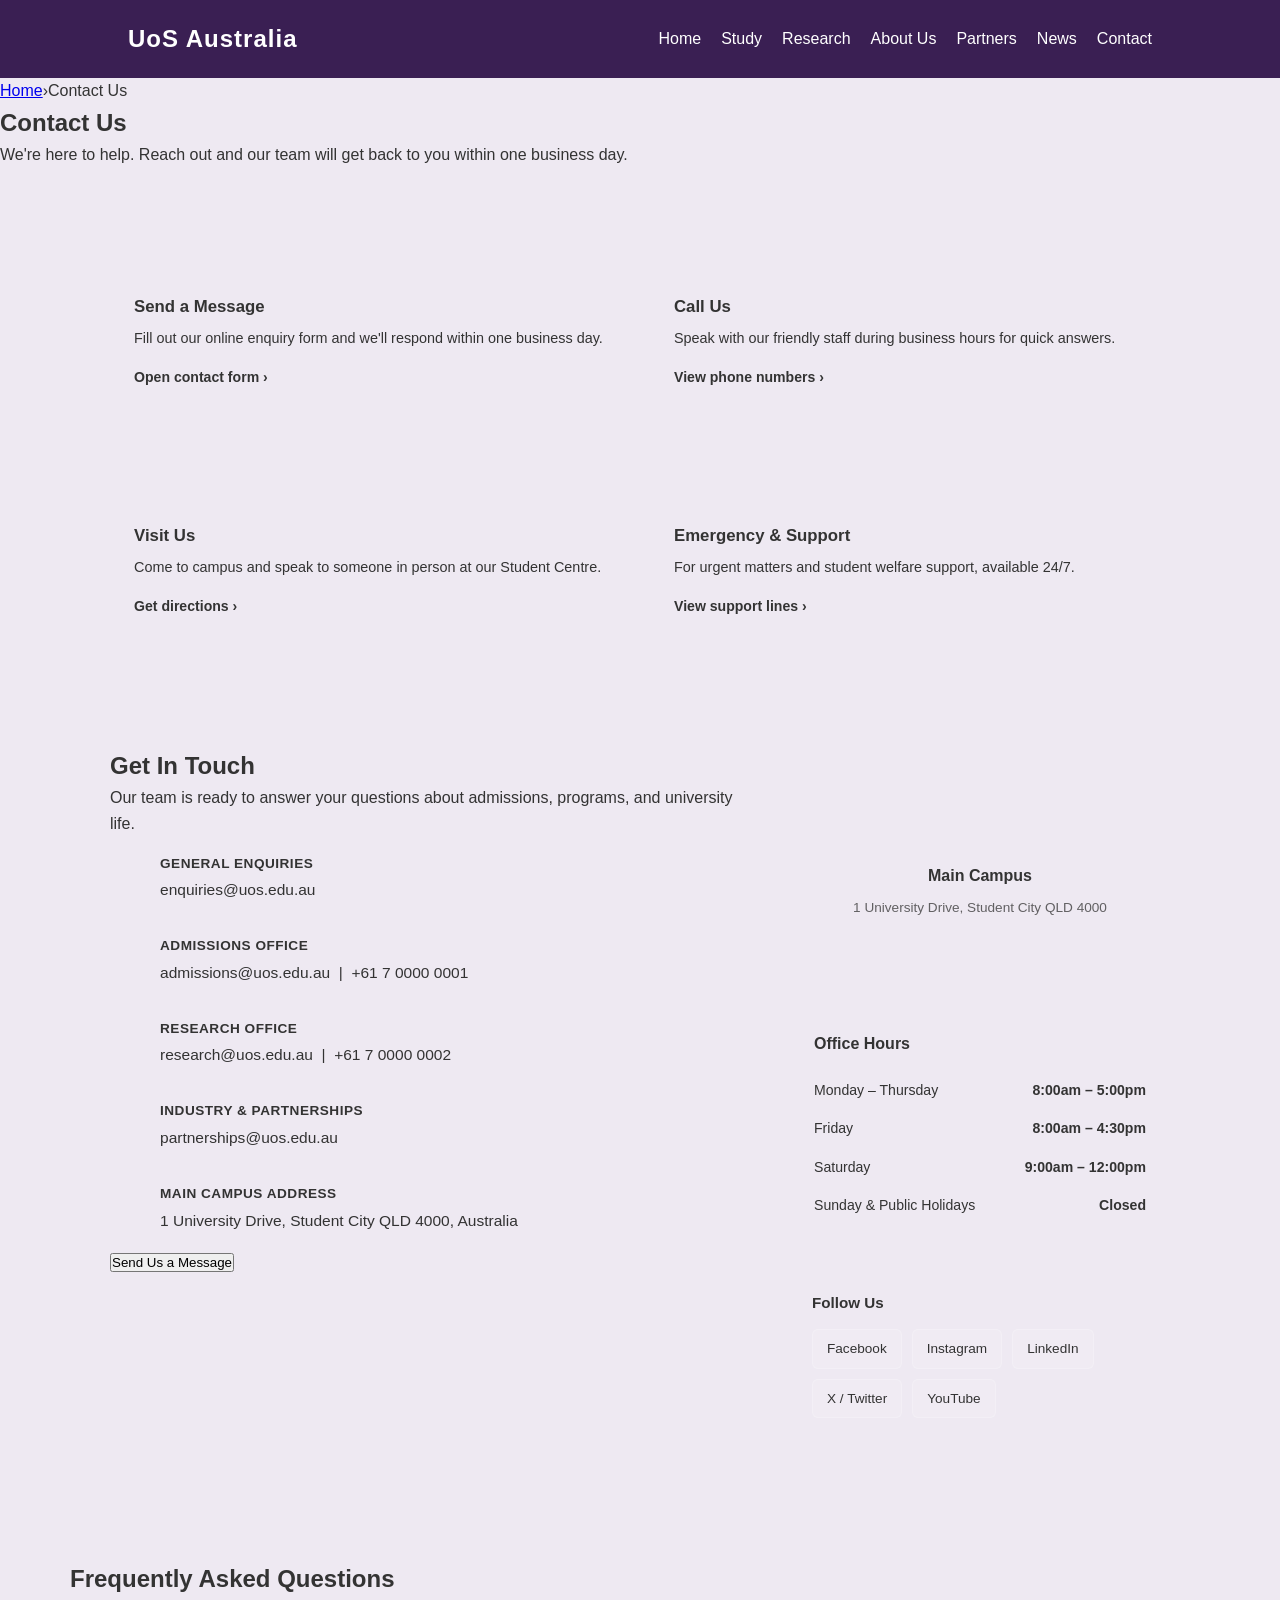
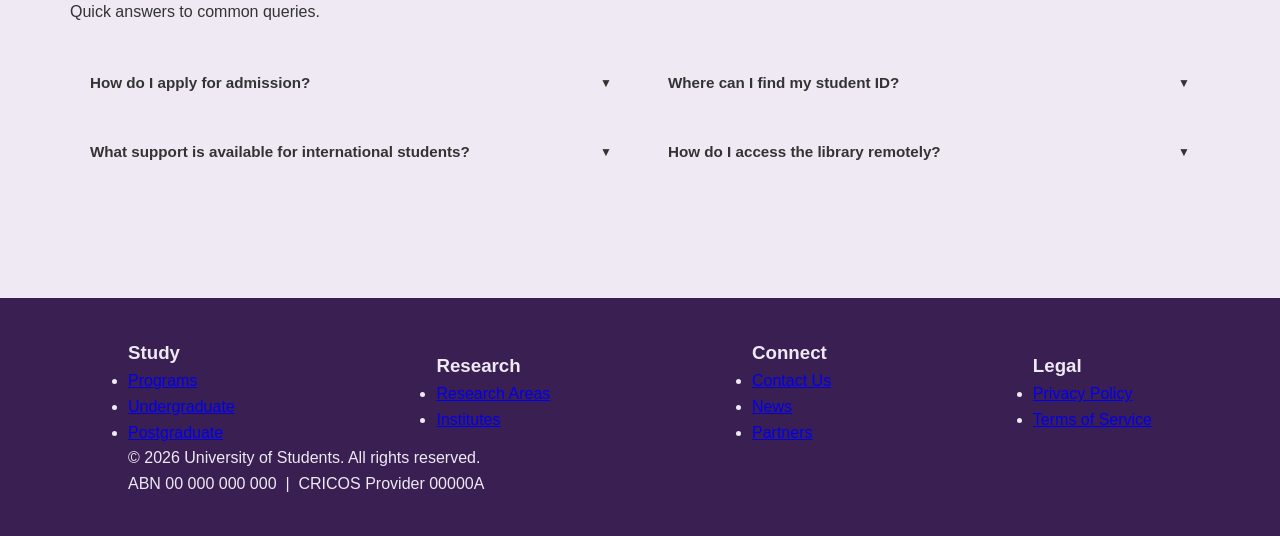
==== contact.html @ 5ccca6b5 "Update contact.html structure and functioning of contact us page" ====
<!DOCTYPE html>
<html lang="en">
<head>
    <meta charset="UTF-8">
    <meta name="viewport" content="width=device-width, initial-scale=1.0">
    <title>Contact Us — University of Students</title>
    <link rel="stylesheet" href="styles.css">
    <style>
        .contact-grid {
            display: grid;
            grid-template-columns: 1fr 380px;
            gap: 48px;
            padding: 60px 40px;
            max-width: 1140px;
            margin: 0 auto;
        }
        .contact-cards {
            display: grid;
            grid-template-columns: 1fr 1fr;
            gap: 20px;
            margin-bottom: 40px;
        }
        .contact-card {
            background: var(--white);
            border: 1px solid var(--grey-light);
            border-radius: 8px;
            padding: 28px 24px;
            box-shadow: var(--shadow);
            transition: transform var(--transition), box-shadow var(--transition);
            cursor: pointer;
        }
        .contact-card:hover { transform: translateY(-3px); box-shadow: var(--shadow-lg); }
        .contact-card-icon {
            width: 44px; height: 44px;
            border-radius: 50%;
            background: var(--purple-light);
            display: flex; align-items: center; justify-content: center;
            margin-bottom: 14px;
        }
        .contact-card-icon svg { width: 22px; height: 22px; stroke: var(--purple-dark); fill: none; stroke-width: 1.8; stroke-linecap: round; stroke-linejoin: round; }
        .contact-card h3 { font-size: 1.05rem; font-family: var(--font-body); font-weight: 700; color: var(--purple-dark); margin-bottom: 6px; }
        .contact-card p { font-size: 0.9rem; color: var(--grey-dark); margin-bottom: 14px; }
        .card-link { font-size: 0.88rem; font-weight: 600; color: var(--purple-dark); border-bottom: 2px solid var(--gold); padding-bottom: 1px; text-decoration: none; transition: color var(--transition); cursor: pointer; }
        .card-link:hover { color: var(--purple-mid); text-decoration: none; }
        .contact-info-list li { display: flex; align-items: flex-start; gap: 14px; padding: 16px 0; border-bottom: 1px solid var(--grey-light); }
        .contact-info-list li:last-child { border-bottom: none; }
        .info-icon { width: 36px; height: 36px; border-radius: 50%; background: var(--off-white); display: flex; align-items: center; justify-content: center; flex-shrink: 0; margin-top: 2px; }
        .info-icon svg { width: 18px; height: 18px; stroke: var(--purple-dark); fill: none; stroke-width: 1.8; stroke-linecap: round; stroke-linejoin: round; }
        .info-text strong { display: block; font-size: 0.85rem; color: var(--grey-mid); text-transform: uppercase; letter-spacing: 0.5px; margin-bottom: 3px; }
        .info-text span { color: var(--text); font-size: 0.97rem; }
        .contact-sidebar { display: flex; flex-direction: column; gap: 20px; }
        .sidebar-map { border-radius: 8px; overflow: hidden; border: 1px solid var(--grey-light); height: 240px; background: linear-gradient(135deg, var(--purple-light), #c4a0da); display: flex; align-items: center; justify-content: center; flex-direction: column; color: var(--purple-dark); gap: 8px; }
        .sidebar-map svg { width: 40px; height: 40px; stroke: var(--purple-dark); fill: none; stroke-width: 1.5; stroke-linecap: round; stroke-linejoin: round; }
        .sidebar-map strong { font-size: 1rem; }
        .sidebar-map p { font-size: 0.85rem; opacity: 0.75; text-align: center; padding: 0 20px; }
        .sidebar-hours { background: var(--off-white); border-radius: 8px; padding: 24px; border: 1px solid var(--grey-light); }
        .sidebar-hours h3 { font-size: 1rem; font-family: var(--font-body); font-weight: 700; color: var(--purple-dark); margin-bottom: 14px; }
        .hours-row { display: flex; justify-content: space-between; padding: 8px 0; border-bottom: 1px solid var(--grey-light); font-size: 0.88rem; }
        .hours-row:last-child { border-bottom: none; }
        .hours-row span:first-child { color: var(--grey-dark); }
        .hours-row span:last-child { color: var(--purple-dark); font-weight: 600; }
        .sidebar-social { background: var(--purple-dark); border-radius: 8px; padding: 22px; }
        .sidebar-social h3 { color: var(--white); font-size: 0.95rem; font-family: var(--font-body); font-weight: 700; margin-bottom: 14px; }
        .social-links { display: flex; gap: 10px; flex-wrap: wrap; }
        .social-btn { background: rgba(255,255,255,0.12); border: 1px solid rgba(255,255,255,0.2); border-radius: 6px; padding: 8px 14px; color: var(--white); font-size: 0.85rem; cursor: pointer; transition: background var(--transition); text-decoration: none; font-family: var(--font-body); }
        .social-btn:hover { background: rgba(255,255,255,0.22); color: var(--white); text-decoration: none; }

        /* Modal */
        .modal-overlay {
            display: none;
            position: fixed;
            inset: 0;
            background: rgba(0,0,0,0.55);
            z-index: 2000;
            align-items: center;
            justify-content: center;
            padding: 20px;
            opacity: 0;
            transition: opacity 0.3s ease;
        }
        .modal-overlay.open { display: flex; opacity: 1; }
        .modal-box { background: var(--white); border-radius: 10px; width: 100%; max-width: 540px; box-shadow: 0 20px 60px rgba(0,0,0,0.3); overflow: hidden; animation: slideUp 0.3s ease forwards; }
        @keyframes slideUp { from { transform: translateY(30px); opacity: 0; } to { transform: translateY(0); opacity: 1; } }
        .modal-header { background: var(--purple-dark); padding: 24px 28px; display: flex; justify-content: space-between; align-items: center; }
        .modal-header h2 { color: var(--white); font-size: 1.3rem; margin: 0; }
        .modal-close { background: none; border: none; color: rgba(255,255,255,0.7); font-size: 1.6rem; cursor: pointer; line-height: 1; padding: 0 4px; transition: color var(--transition); }
        .modal-close:hover { color: var(--white); }
        .modal-body { padding: 28px; }
        .modal-body p { color: var(--grey-dark); font-size: 0.93rem; margin-bottom: 22px; }
        .form-group { margin-bottom: 18px; }
        .form-group label { display: block; font-size: 0.88rem; font-weight: 600; color: var(--grey-dark); margin-bottom: 6px; }
        .form-group input,
        .form-group select,
        .form-group textarea { width: 100%; padding: 10px 14px; border: 2px solid var(--grey-light); border-radius: 5px; font-size: 0.95rem; font-family: var(--font-body); color: var(--text); outline: none; transition: border-color var(--transition); background: var(--white); }
        .form-group input:focus,
        .form-group select:focus,
        .form-group textarea:focus { border-color: var(--purple-dark); }
        .form-group textarea { resize: vertical; min-height: 100px; }
        .form-row { display: grid; grid-template-columns: 1fr 1fr; gap: 14px; }
        .modal-footer { padding: 18px 28px; background: var(--off-white); border-top: 1px solid var(--grey-light); display: flex; justify-content: flex-end; gap: 12px; }
        .success-msg { text-align: center; padding: 36px 20px; }
        .success-msg .check-circle { width: 64px; height: 64px; border-radius: 50%; background: #e6f4ea; display: flex; align-items: center; justify-content: center; margin: 0 auto 18px; }
        .success-msg .check-circle svg { width: 32px; height: 32px; stroke: #2E8B57; fill: none; stroke-width: 2.5; stroke-linecap: round; stroke-linejoin: round; }
        .success-msg h3 { color: var(--purple-dark); margin-bottom: 8px; }
        .success-msg p { color: var(--grey-dark); font-size: 0.93rem; }

        /* FAQ */
        .faq-section { background: var(--off-white); padding: 60px 40px; }
        .faq-grid { display: grid; grid-template-columns: 1fr 1fr; gap: 16px; margin-top: 32px; }
        .faq-item { background: var(--white); border-radius: 6px; border: 1px solid var(--grey-light); overflow: hidden; }
        .faq-question { width: 100%; text-align: left; background: none; border: none; padding: 18px 20px; font-size: 0.95rem; font-weight: 600; color: var(--purple-dark); cursor: pointer; display: flex; justify-content: space-between; align-items: center; font-family: var(--font-body); transition: background var(--transition); }
        .faq-question:hover { background: var(--off-white); }
        .faq-arrow { font-size: 0.75rem; transition: transform var(--transition); color: var(--gold); }
        .faq-question.open .faq-arrow { transform: rotate(180deg); }
        .faq-answer { display: none; padding: 0 20px 18px; font-size: 0.9rem; color: var(--grey-dark); line-height: 1.6; }
        .faq-answer.open { display: block; }
    </style>
</head>
<body>

    <header class="navbar">
        <div class="nav-logo">UoS <span style="color:var(--gold)">Australia</span></div>
        <nav>
            <ul class="nav-links">
                <li><a href="index.html">Home</a></li>
                <li><a href="study.html">Study</a></li>
                <li><a href="research.html">Research</a></li>
                <li><a href="about.html">About Us</a></li>
                <li><a href="partners.html">Partners</a></li>
                <li><a href="news.html">News</a></li>
                <li><a href="contact.html" class="active">Contact</a></li>
            </ul>
        </nav>
    </header>

    <div class="breadcrumb">
        <a href="index.html">Home</a><span>›</span>Contact Us
    </div>

    <section class="page-hero">
        <h1 class="hero-reveal">Contact Us</h1>
        <p class="hero-reveal hero-reveal-delay-1">We're here to help. Reach out and our team will get back to you within one business day.</p>
    </section>

    <div style="max-width:1140px; margin:0 auto; padding:40px 40px 0;">
        <div class="contact-cards">
            <div class="contact-card reveal" onclick="openModal('general')">
                <div class="contact-card-icon">
                    <svg viewBox="0 0 24 24"><path d="M4 4h16c1.1 0 2 .9 2 2v12c0 1.1-.9 2-2 2H4c-1.1 0-2-.9-2-2V6c0-1.1.9-2 2-2z"/><polyline points="22,6 12,13 2,6"/></svg>
                </div>
                <h3>Send a Message</h3>
                <p>Fill out our online enquiry form and we'll respond within one business day.</p>
                <span class="card-link">Open contact form &rsaquo;</span>
            </div>
            <div class="contact-card reveal reveal-delay-1" onclick="openModal('phone')">
                <div class="contact-card-icon">
                    <svg viewBox="0 0 24 24"><path d="M22 16.92v3a2 2 0 0 1-2.18 2 19.79 19.79 0 0 1-8.63-3.07A19.5 19.5 0 0 1 4.69 12a19.79 19.79 0 0 1-3.07-8.67A2 2 0 0 1 3.6 1.2h3a2 2 0 0 1 2 1.72c.127.96.361 1.903.7 2.81a2 2 0 0 1-.45 2.11L7.91 8.77a16 16 0 0 0 6.29 6.29l1.84-1.84a2 2 0 0 1 2.11-.45c.907.339 1.85.573 2.81.7A2 2 0 0 1 22 16.92z"/></svg>
                </div>
                <h3>Call Us</h3>
                <p>Speak with our friendly staff during business hours for quick answers.</p>
                <span class="card-link">View phone numbers &rsaquo;</span>
            </div>
            <div class="contact-card reveal reveal-delay-2" onclick="openModal('visit')">
                <div class="contact-card-icon">
                    <svg viewBox="0 0 24 24"><path d="M21 10c0 7-9 13-9 13s-9-6-9-13a9 9 0 0 1 18 0z"/><circle cx="12" cy="10" r="3"/></svg>
                </div>
                <h3>Visit Us</h3>
                <p>Come to campus and speak to someone in person at our Student Centre.</p>
                <span class="card-link">Get directions &rsaquo;</span>
            </div>
            <div class="contact-card reveal reveal-delay-3" onclick="openModal('emergency')">
                <div class="contact-card-icon">
                    <svg viewBox="0 0 24 24"><path d="M10.29 3.86L1.82 18a2 2 0 0 0 1.71 3h16.94a2 2 0 0 0 1.71-3L13.71 3.86a2 2 0 0 0-3.42 0z"/><line x1="12" y1="9" x2="12" y2="13"/><line x1="12" y1="17" x2="12.01" y2="17"/></svg>
                </div>
                <h3>Emergency &amp; Support</h3>
                <p>For urgent matters and student welfare support, available 24/7.</p>
                <span class="card-link">View support lines &rsaquo;</span>
            </div>
        </div>
    </div>

    <div class="contact-grid">
        <div>
            <div class="gold-bar reveal"></div>
            <h2 class="section-title reveal">Get In Touch</h2>
            <p class="section-subtitle reveal reveal-delay-1">Our team is ready to answer your questions about admissions, programs, and university life.</p>

            <ul class="contact-info-list">
                <li class="reveal">
                    <div class="info-icon"><svg viewBox="0 0 24 24"><path d="M4 4h16c1.1 0 2 .9 2 2v12c0 1.1-.9 2-2 2H4c-1.1 0-2-.9-2-2V6c0-1.1.9-2 2-2z"/><polyline points="22,6 12,13 2,6"/></svg></div>
                    <div class="info-text"><strong>General Enquiries</strong><span>enquiries@uos.edu.au</span></div>
                </li>
                <li class="reveal reveal-delay-1">
                    <div class="info-icon"><svg viewBox="0 0 24 24"><path d="M22 10v6M2 10l10-5 10 5-10 5-10-5z"/><path d="M6 12v5c0 1.657 2.686 3 6 3s6-1.343 6-3v-5"/></svg></div>
                    <div class="info-text"><strong>Admissions Office</strong><span>admissions@uos.edu.au &nbsp;|&nbsp; +61 7 0000 0001</span></div>
                </li>
                <li class="reveal reveal-delay-2">
                    <div class="info-icon"><svg viewBox="0 0 24 24"><circle cx="12" cy="12" r="10"/><line x1="12" y1="8" x2="12" y2="12"/><line x1="12" y1="16" x2="12.01" y2="16"/></svg></div>
                    <div class="info-text"><strong>Research Office</strong><span>research@uos.edu.au &nbsp;|&nbsp; +61 7 0000 0002</span></div>
                </li>
                <li class="reveal reveal-delay-3">
                    <div class="info-icon"><svg viewBox="0 0 24 24"><path d="M17 21v-2a4 4 0 0 0-4-4H5a4 4 0 0 0-4 4v2"/><circle cx="9" cy="7" r="4"/><path d="M23 21v-2a4 4 0 0 0-3-3.87"/><path d="M16 3.13a4 4 0 0 1 0 7.75"/></svg></div>
                    <div class="info-text"><strong>Industry &amp; Partnerships</strong><span>partnerships@uos.edu.au</span></div>
                </li>
                <li class="reveal reveal-delay-4">
                    <div class="info-icon"><svg viewBox="0 0 24 24"><path d="M21 10c0 7-9 13-9 13s-9-6-9-13a9 9 0 0 1 18 0z"/><circle cx="12" cy="10" r="3"/></svg></div>
                    <div class="info-text"><strong>Main Campus Address</strong><span>1 University Drive, Student City QLD 4000, Australia</span></div>
                </li>
            </ul>

            <button class="btn btn-primary reveal" onclick="openModal('general')">Send Us a Message</button>
        </div>

        <div class="contact-sidebar reveal reveal-delay-1">
            <div class="sidebar-map">
                <svg viewBox="0 0 24 24"><path d="M21 10c0 7-9 13-9 13s-9-6-9-13a9 9 0 0 1 18 0z"/><circle cx="12" cy="10" r="3"/></svg>
                <strong>Main Campus</strong>
                <p>1 University Drive, Student City QLD 4000</p>
            </div>
            <div class="sidebar-hours">
                <h3>Office Hours</h3>
                <div class="hours-row"><span>Monday – Thursday</span><span>8:00am – 5:00pm</span></div>
                <div class="hours-row"><span>Friday</span><span>8:00am – 4:30pm</span></div>
                <div class="hours-row"><span>Saturday</span><span>9:00am – 12:00pm</span></div>
                <div class="hours-row"><span>Sunday &amp; Public Holidays</span><span>Closed</span></div>
            </div>
            <div class="sidebar-social">
                <h3>Follow Us</h3>
                <div class="social-links">
                    <a class="social-btn" href="#">Facebook</a>
                    <a class="social-btn" href="#">Instagram</a>
                    <a class="social-btn" href="#">LinkedIn</a>
                    <a class="social-btn" href="#">X / Twitter</a>
                    <a class="social-btn" href="#">YouTube</a>
                </div>
            </div>
        </div>
    </div>

    <section class="faq-section">
        <div style="max-width:1140px; margin:0 auto; padding:0;">
            <div class="gold-bar reveal"></div>
            <h2 class="section-title reveal">Frequently Asked Questions</h2>
            <p class="section-subtitle reveal reveal-delay-1">Quick answers to common queries.</p>
            <div class="faq-grid">
                <div class="faq-item reveal">
                    <button class="faq-question" onclick="toggleFaq(this)">How do I apply for admission?<span class="faq-arrow">&#9660;</span></button>
                    <div class="faq-answer">Applications are submitted through our online portal. Visit the Study page and select your desired program to begin your application.</div>
                </div>
                <div class="faq-item reveal reveal-delay-1">
                    <button class="faq-question" onclick="toggleFaq(this)">Where can I find my student ID?<span class="faq-arrow">&#9660;</span></button>
                    <div class="faq-answer">Your student ID is provided in your enrolment confirmation email. You can also retrieve it via the Student Portal using your registered email address.</div>
                </div>
                <div class="faq-item reveal reveal-delay-2">
                    <button class="faq-question" onclick="toggleFaq(this)">What support is available for international students?<span class="faq-arrow">&#9660;</span></button>
                    <div class="faq-answer">We offer a dedicated International Student Services team, orientation programs, visa guidance, and peer mentoring to help you settle in.</div>
                </div>
                <div class="faq-item reveal reveal-delay-3">
                    <button class="faq-question" onclick="toggleFaq(this)">How do I access the library remotely?<span class="faq-arrow">&#9660;</span></button>
                    <div class="faq-answer">All enrolled students can access our digital library 24/7 using their student credentials. Thousands of journals and e-books are available online.</div>
                </div>
            </div>
        </div>
    </section>

    <footer class="site-footer">
        <div class="footer-container">
            <div class="footer-col"><h3>Study</h3><ul><li><a href="study.html">Programs</a></li><li><a href="study.html?level=undergraduate">Undergraduate</a></li><li><a href="study.html?level=postgraduate">Postgraduate</a></li></ul></div>
            <div class="footer-col"><h3>Research</h3><ul><li><a href="research.html">Research Areas</a></li><li><a href="research.html#institutes">Institutes</a></li></ul></div>
            <div class="footer-col"><h3>Connect</h3><ul><li><a href="contact.html">Contact Us</a></li><li><a href="news.html">News</a></li><li><a href="partners.html">Partners</a></li></ul></div>
            <div class="footer-col"><h3>Legal</h3><ul><li><a href="#">Privacy Policy</a></li><li><a href="#">Terms of Service</a></li></ul></div>
        </div>
        <div class="footer-bottom">
            <p>&copy; 2026 University of Students. All rights reserved.</p>
            <p>ABN 00 000 000 000 &nbsp;|&nbsp; CRICOS Provider 00000A</p>
        </div>
    </footer>

    <!-- MODALS -->
    <div class="modal-overlay" id="modalOverlay" onclick="closeModalOnBg(event)">
        <div class="modal-box" id="modalBox">

            <div id="modalGeneral">
                <div class="modal-header"><h2>Send Us a Message</h2><button class="modal-close" onclick="closeModal()">&#215;</button></div>
                <div class="modal-body">
                    <p>Fill in the form below and our team will respond within one business day.</p>
                    <div class="form-row">
                        <div class="form-group"><label for="firstName">First Name *</label><input type="text" id="firstName" placeholder="Jane"></div>
                        <div class="form-group"><label for="lastName">Last Name *</label><input type="text" id="lastName" placeholder="Smith"></div>
                    </div>
                    <div class="form-group"><label for="email">Email Address *</label><input type="email" id="email" placeholder="jane.smith@email.com"></div>
                    <div class="form-group">
                        <label for="enquiryType">Enquiry Type *</label>
                        <select id="enquiryType">
                            <option value="">— Select a category —</option>
                            <option>Admissions &amp; Applications</option>
                            <option>Programs &amp; Courses</option>
                            <option>Research Opportunities</option>
                            <option>International Students</option>
                            <option>General Information</option>
                            <option>Other</option>
                        </select>
                    </div>
                    <div class="form-group"><label for="message">Message *</label><textarea id="message" placeholder="Tell us how we can help you…"></textarea></div>
                </div>
                <div class="modal-footer">
                    <button class="btn btn-outline" onclick="closeModal()">Cancel</button>
                    <button class="btn btn-primary" onclick="submitForm()">Send Message</button>
                </div>
            </div>

            <div id="modalPhone" style="display:none;">
                <div class="modal-header"><h2>Phone Directory</h2><button class="modal-close" onclick="closeModal()">&#215;</button></div>
                <div class="modal-body">
                    <ul class="contact-info-list">
                        <li><div class="info-icon"><svg viewBox="0 0 24 24"><path d="M22 10v6M2 10l10-5 10 5-10 5-10-5z"/><path d="M6 12v5c0 1.657 2.686 3 6 3s6-1.343 6-3v-5"/></svg></div><div class="info-text"><strong>Admissions</strong><span>+61 7 0000 0001 &nbsp;(Mon–Fri 8am–5pm)</span></div></li>
                        <li><div class="info-icon"><svg viewBox="0 0 24 24"><circle cx="12" cy="12" r="10"/><line x1="12" y1="8" x2="12" y2="12"/><line x1="12" y1="16" x2="12.01" y2="16"/></svg></div><div class="info-text"><strong>Research Office</strong><span>+61 7 0000 0002 &nbsp;(Mon–Fri 9am–4pm)</span></div></li>
                        <li><div class="info-icon"><svg viewBox="0 0 24 24"><rect x="2" y="3" width="20" height="14" rx="2"/><path d="M8 21h8M12 17v4"/></svg></div><div class="info-text"><strong>Fees &amp; Finance</strong><span>+61 7 0000 0003 &nbsp;(Mon–Fri 8am–5pm)</span></div></li>
                        <li><div class="info-icon"><svg viewBox="0 0 24 24"><path d="M4 19.5A2.5 2.5 0 0 1 6.5 17H20"/><path d="M6.5 2H20v20H6.5A2.5 2.5 0 0 1 4 19.5v-15A2.5 2.5 0 0 1 6.5 2z"/></svg></div><div class="info-text"><strong>Library</strong><span>+61 7 0000 0004 &nbsp;(24/7 online support)</span></div></li>
                    </ul>
                </div>
                <div class="modal-footer"><button class="btn btn-primary" onclick="closeModal()">Close</button></div>
            </div>

            <div id="modalVisit" style="display:none;">
                <div class="modal-header"><h2>Visit Us</h2><button class="modal-close" onclick="closeModal()">&#215;</button></div>
                <div class="modal-body">
                    <p>Our Student Centre is at the heart of main campus and is your first point of contact for in-person enquiries.</p>
                    <ul class="contact-info-list">
                        <li><div class="info-icon"><svg viewBox="0 0 24 24"><rect x="3" y="3" width="18" height="18" rx="2"/><path d="M3 9h18"/><path d="M9 21V9"/></svg></div><div class="info-text"><strong>Main Campus</strong><span>1 University Drive, Student City QLD 4000</span></div></li>
                        <li><div class="info-icon"><svg viewBox="0 0 24 24"><rect x="1" y="3" width="15" height="13" rx="1"/><path d="M16 8h4l3 5v3h-7V8z"/><circle cx="5.5" cy="18.5" r="2.5"/><circle cx="18.5" cy="18.5" r="2.5"/></svg></div><div class="info-text"><strong>By Bus</strong><span>Routes 66, 109, 412 stop directly outside the main gate</span></div></li>
                        <li><div class="info-icon"><svg viewBox="0 0 24 24"><circle cx="12" cy="12" r="10"/><polyline points="12 6 12 12 16 14"/></svg></div><div class="info-text"><strong>By Car</strong><span>Visitor parking available at P1 and P2. First 30 min free.</span></div></li>
                    </ul>
                </div>
                <div class="modal-footer"><button class="btn btn-primary" onclick="closeModal()">Got It</button></div>
            </div>

            <div id="modalEmergency" style="display:none;">
                <div class="modal-header" style="background:#8B0000;"><h2>Emergency &amp; Support</h2><button class="modal-close" onclick="closeModal()">&#215;</button></div>
                <div class="modal-body">
                    <ul class="contact-info-list">
                        <li><div class="info-icon"><svg viewBox="0 0 24 24"><path d="M10.29 3.86L1.82 18a2 2 0 0 0 1.71 3h16.94a2 2 0 0 0 1.71-3L13.71 3.86a2 2 0 0 0-3.42 0z"/><line x1="12" y1="9" x2="12" y2="13"/><line x1="12" y1="17" x2="12.01" y2="17"/></svg></div><div class="info-text"><strong>Emergency (Police / Fire / Ambulance)</strong><span style="font-size:1.2rem; font-weight:700; color:#8B0000;">000</span></div></li>
                        <li><div class="info-icon"><svg viewBox="0 0 24 24"><path d="M12 22s8-4 8-10V5l-8-3-8 3v7c0 6 8 10 8 10z"/></svg></div><div class="info-text"><strong>Campus Security (24/7)</strong><span>+61 7 0000 9999</span></div></li>
                        <li><div class="info-icon"><svg viewBox="0 0 24 24"><path d="M20.84 4.61a5.5 5.5 0 0 0-7.78 0L12 5.67l-1.06-1.06a5.5 5.5 0 0 0-7.78 7.78l1.06 1.06L12 21.23l7.78-7.78 1.06-1.06a5.5 5.5 0 0 0 0-7.78z"/></svg></div><div class="info-text"><strong>Student Counselling</strong><span>+61 7 0000 8888 &nbsp;|&nbsp; counselling@uos.edu.au</span></div></li>
                        <li><div class="info-icon"><svg viewBox="0 0 24 24"><path d="M22 12h-4l-3 9L9 3l-3 9H2"/></svg></div><div class="info-text"><strong>Student Health Centre</strong><span>+61 7 0000 7777 &nbsp;(Mon–Fri 8am–6pm)</span></div></li>
                    </ul>
                </div>
                <div class="modal-footer"><button class="btn btn-primary" onclick="closeModal()">Close</button></div>
            </div>

            <div id="modalSuccess" style="display:none;">
                <div class="modal-header"><h2>Message Sent</h2><button class="modal-close" onclick="closeModal()">&#215;</button></div>
                <div class="success-msg">
                    <div class="check-circle"><svg viewBox="0 0 24 24"><polyline points="20 6 9 17 4 12"/></svg></div>
                    <h3>Thank You</h3>
                    <p>Your message has been received. A member of our team will be in touch within one business day.</p>
                    <br>
                    <button class="btn btn-primary" onclick="closeModal()">Close</button>
                </div>
            </div>

        </div>
    </div>

    <script>
        /* Scroll-reveal */
        var obs = new IntersectionObserver(function(entries) {
            entries.forEach(function(e) {
                if (e.isIntersecting) { e.target.classList.add('visible'); }
                else { e.target.classList.remove('visible'); }
            });
        }, { threshold: 0.12 });
        document.querySelectorAll('.reveal').forEach(function(el) { obs.observe(el); });

        /* Modal */
        function openModal(type) {
            ['modalGeneral','modalPhone','modalVisit','modalEmergency','modalSuccess'].forEach(function(id) {
                document.getElementById(id).style.display = 'none';
            });
            var map = { general:'modalGeneral', phone:'modalPhone', visit:'modalVisit', emergency:'modalEmergency' };
            document.getElementById(map[type] || 'modalGeneral').style.display = 'block';
            var overlay = document.getElementById('modalOverlay');
            overlay.style.display = 'flex';
            setTimeout(function() { overlay.style.opacity = '1'; }, 10);
            document.body.style.overflow = 'hidden';
        }
        function closeModal() {
            var overlay = document.getElementById('modalOverlay');
            overlay.style.opacity = '0';
            setTimeout(function() { overlay.style.display = 'none'; document.body.style.overflow = ''; }, 300);
        }
        function closeModalOnBg(e) { if (e.target === document.getElementById('modalOverlay')) closeModal(); }
        document.addEventListener('keydown', function(e) { if (e.key === 'Escape') closeModal(); });

        function submitForm() {
            if (!document.getElementById('firstName').value.trim() ||
                !document.getElementById('email').value.trim() ||
                !document.getElementById('enquiryType').value ||
                !document.getElementById('message').value.trim()) {
                alert('Please fill in all required fields.');
                return;
            }
            document.getElementById('modalGeneral').style.display = 'none';
            document.getElementById('modalSuccess').style.display = 'block';
        }

        function toggleFaq(btn) {
            var answer = btn.nextElementSibling;
            var wasOpen = answer.classList.contains('open');
            document.querySelectorAll('.faq-answer').forEach(function(a) { a.classList.remove('open'); });
            document.querySelectorAll('.faq-question').forEach(function(b) { b.classList.remove('open'); });
            if (!wasOpen) { answer.classList.add('open'); btn.classList.add('open'); }
        }
    </script>
</body>
</html>
---- styles.css ----
* {
    margin: 0;
    padding: 0;
    box-sizing: border-box;
}

root {
    --black:        #19151c;
    --white:        #ffffff;
    --purple-50:    #eee9f2;
    --purple-100:   #dcd3e4;
    --purple-200:   #b9a7ca;
    --purple-300:   #977caf;
    --purple-400:   #745095;
    --purple-500:   #51247a;
    --purple-600:   #4b2271;
    --purple-650:   #40205d;
    --purple-700:   #3a1f53;
    --purple-800:   #2f1d3f;
    --purple-900:   #231a2c;
    --purple-light: #962a8b;

    --purple-gradient: linear-gradient(90deg, var(--purple-500) 0%, 87%, var(--purple-light) 100%);
}

body {
    font-family: 'Segoe UI', Tahoma, Geneva, Verdana, sans-serif;
    line-height: 1.6;
    color: #333333;
    background-color: #eee9f2;
}

.navbar {
    display: flex;
    justify-content: space-between;
    align-items: center;
    padding: 20px 10%;
    background-color: #3a1f53;
    color: #ffffff;
    position: sticky;
    top: 0;
    z-index: 100;
}

.nav-logo {
    font-size: 24px;
    font-weight: bold;
    letter-spacing: 1px;
}

.nav-links {
    list-style: none;
    display: flex;
}

.nav-links li {
    margin-left: 20px;
}

.nav-links a {
    color: #ffffff;
    text-decoration: none;
    font-size: 16px;
    transition: color 0.3s;
}

.nav-links a:hover {
    color: #962a8b;
}

.hero-section {
    background-image: linear-gradient(rgba(0, 0, 0, 0.5), rgba(0, 0, 0, 0.5)), url('images/bookshelf.jpg');
    background-size: cover;
    background-position: center;
    background-repeat: no-repeat;
    height: 60vh;
    display: flex;
    justify-content: center;
    align-items: center;
    text-align: center;
}

.hero-overlay {
    color: #ffffff;
    padding: 20px;
}

.hero-overlay h1 {
    font-size: 48px;
    margin-bottom: 10px;
}

.hero-overlay p {
    font-size: 20px;
    font-weight: 300;
}

.main-content {
    max-width: 800px;
    margin: 60px auto;
    padding: 0 20px;
}

.main-content h2 {
    font-size: 32px;
    margin-bottom: 20px;
    color: #222831;
}

.main-content p {
    font-size: 18px;
    margin-bottom: 15px;
    color: #393e46;
}

.site-footer {
    background-color: #3a1f53;
    color: #eee9f2;
    padding: 40px 10%;
    margin-top: 60px;
}

.footer-container {
    display: flex;
    justify-content: space-between;
    align-items: center;
    flex-wrap: wrap;
    gap: 20px;
}

.footer-links h3 {
    margin-bottom: 10px;
    color: #962a8b;
}

.footer-links ul {
    list-style: none;
}

.footer-links li {
    margin-bottom: 8px;
}

.footer-links a {
    color: #dcd3e4;
    text-decoration: none;
    transition: color 0.3s;
}

.footer-links a:hover {
    color: #ffffff;
}

.footer-copyright p {
    font-size: 14px;
    color: #dcd3e4;
}
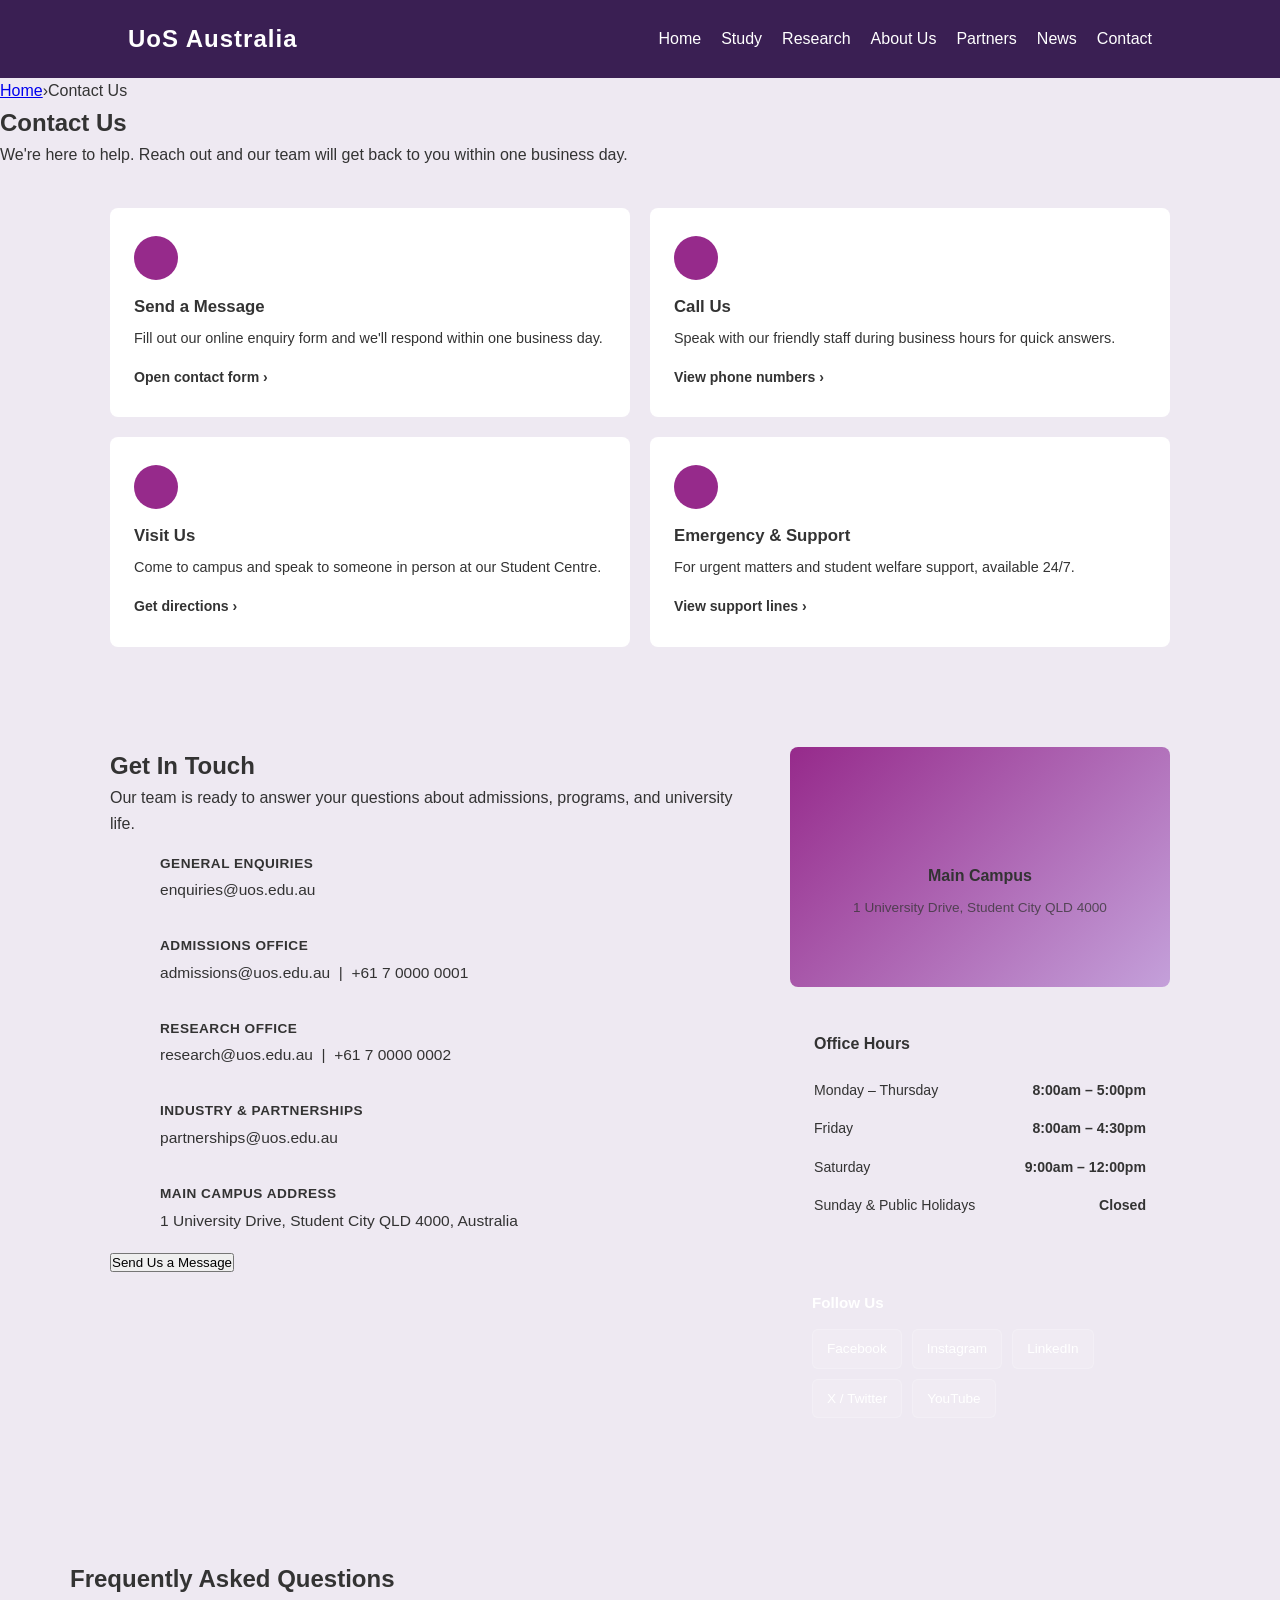
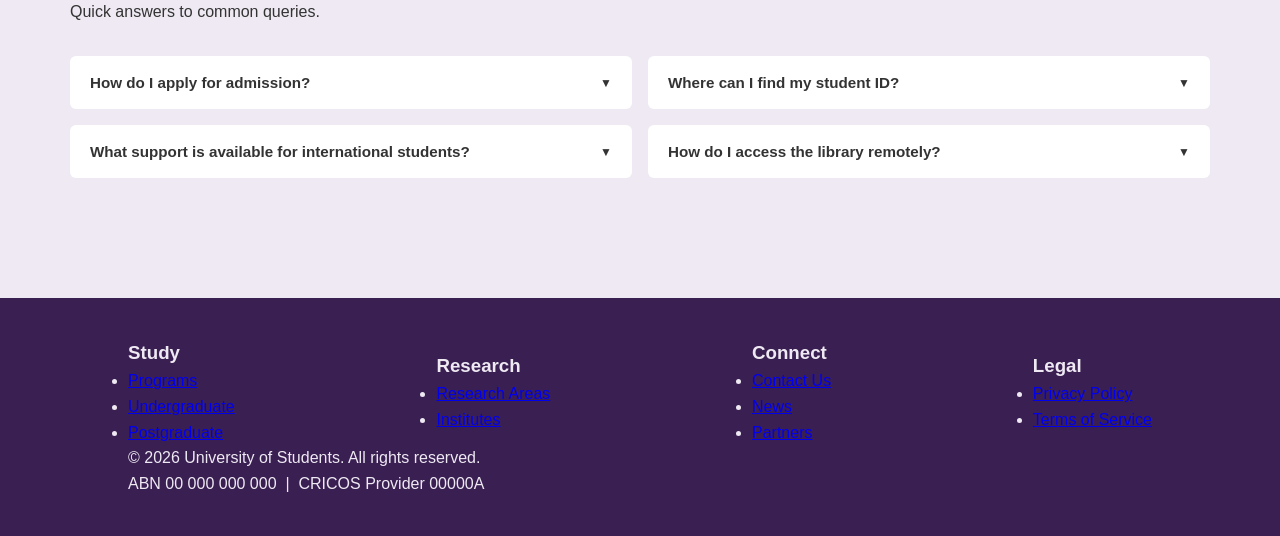
==== commit 730c2d7d: "Update contact.html linked with external css" ====
--- a/contact.html
+++ b/contact.html
@@ -4,7 +4,7 @@
     <meta charset="UTF-8">
     <meta name="viewport" content="width=device-width, initial-scale=1.0">
     <title>Contact Us — University of Students</title>
-    <link rel="stylesheet" href="styles.css">
+    <link rel="stylesheet" href="styles/styles.css">
     <style>
         .contact-grid {
             display: grid;
--- a/styles/styles.css
+++ b/styles/styles.css
@@ -0,0 +1,170 @@
+* {
+    margin: 0;
+    padding: 0;
+    box-sizing: border-box;
+}
+
+:root {
+    --black:        #19151c;
+    --dark_grey:    #222831;
+    --grey:         #333333;
+    --light_grey:   #393e46;
+    --white:        #ffffff;
+    --purple-50:    #eee9f2;
+    --purple-100:   #dcd3e4;
+    --purple-200:   #b9a7ca;
+    --purple-300:   #977caf;
+    --purple-400:   #745095;
+    --purple-500:   #51247a;
+    --purple-600:   #4b2271;
+    --purple-650:   #40205d;
+    --purple-700:   #3a1f53;
+    --purple-800:   #2f1d3f;
+    --purple-900:   #231a2c;
+    --purple-light: #962a8b;
+
+    --purple-gradient: linear-gradient(90deg, var(--purple-500) 0%, 87%, var(--purple-light) 100%);
+}
+
+body {
+    font-family: 'Segoe UI', Tahoma, Geneva, Verdana, sans-serif;
+    line-height: 1.6;
+    color: var(--grey);
+    background-color: var(--purple-50);
+}
+
+.navbar {
+    display: flex;
+    justify-content: space-between;
+    align-items: center;
+    padding: 20px 10%;
+    background-color: var(--purple-700);
+    color: var(--white);
+    position: sticky;
+    top: 0;
+    z-index: 100;
+}
+
+.nav-logo {
+    font-size: 24px;
+    font-weight: bold;
+    letter-spacing: 1px;
+}
+
+.nav-logo a {
+    color: var(--white);
+    text-decoration: none;
+}
+
+.nav-links {
+    list-style: none;
+    display: flex;
+}
+
+.nav-links li {
+    margin-left: 20px;
+}
+
+.nav-links a {
+    color: var(--white);
+    text-decoration: none;
+    font-size: 16px;
+    transition: color 0.3s;
+}
+
+.nav-links a:hover {
+    color: var(--purple-light);
+}
+
+.hero-section {
+    background-image: linear-gradient(rgba(0, 0, 0, 0.5), rgba(0, 0, 0, 0.5)), url('../images/bookshelf.jpg');
+    background-size: cover;
+    background-position: center;
+    background-repeat: no-repeat;
+    height: 60vh;
+    display: flex;
+    justify-content: center;
+    align-items: center;
+    text-align: center;
+}
+
+.hero-overlay {
+    color: var(--white);
+    padding: 20px;
+}
+
+.hero-overlay h1 {
+    font-size: 48px;
+    margin-bottom: 10px;
+}
+
+.hero-overlay p {
+    font-size: 20px;
+    font-weight: 300;
+}
+
+.main-content {
+    max-width: 800px;
+    margin: 60px auto;
+    padding: 0 20px;
+}
+
+.main-content h2 {
+    font-size: 32px;
+    margin-bottom: 20px;
+    color: var(--dark-grey);
+}
+
+.main-content p {
+    font-size: 18px;
+    margin-bottom: 15px;
+    color: var(--light-grey);
+}
+
+.site-footer {
+    background-color: var(--purple-700);
+    color: var(--purple-50);
+    padding: 40px 10%;
+    margin-top: 60px;
+}
+
+.footer-acknowledgement p {
+    font-size: 16px;
+    color: var(--purple-100);
+}
+
+.footer-container {
+    display: flex;
+    justify-content: space-between;
+    align-items: center;
+    flex-wrap: wrap;
+    gap: 20px;
+}
+
+.footer-links h3 {
+    margin-bottom: 10px;
+    color: var(--purple-50);
+}
+
+.footer-links ul {
+    list-style: none;
+}
+
+.footer-links li {
+    margin-bottom: 8px;
+}
+
+.footer-links a {
+    color: var(--purple-100);
+    text-decoration: none;
+    transition: color 0.3s;
+}
+
+.footer-links a:hover {
+    color: var(--white);
+}
+
+.footer-copyright p {
+    font-size: 14px;
+    color: var(--purple-100);
+}
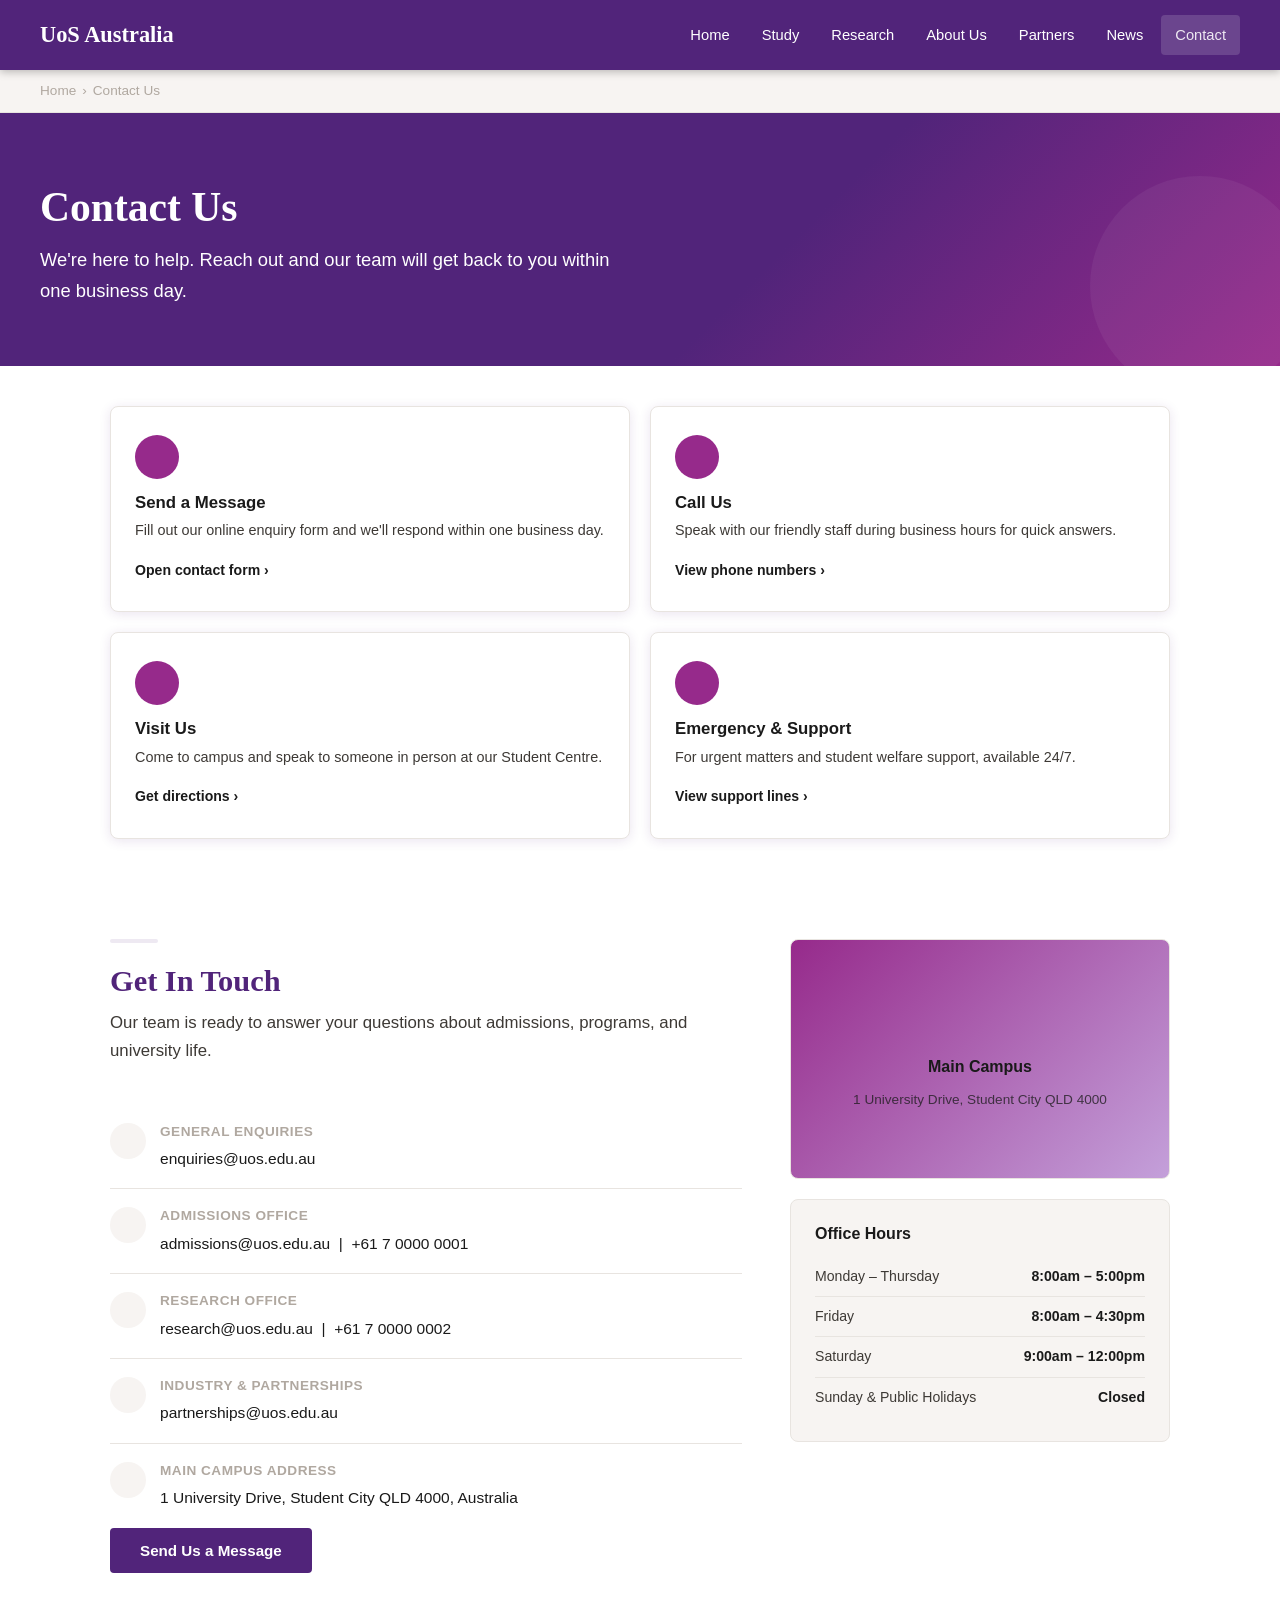
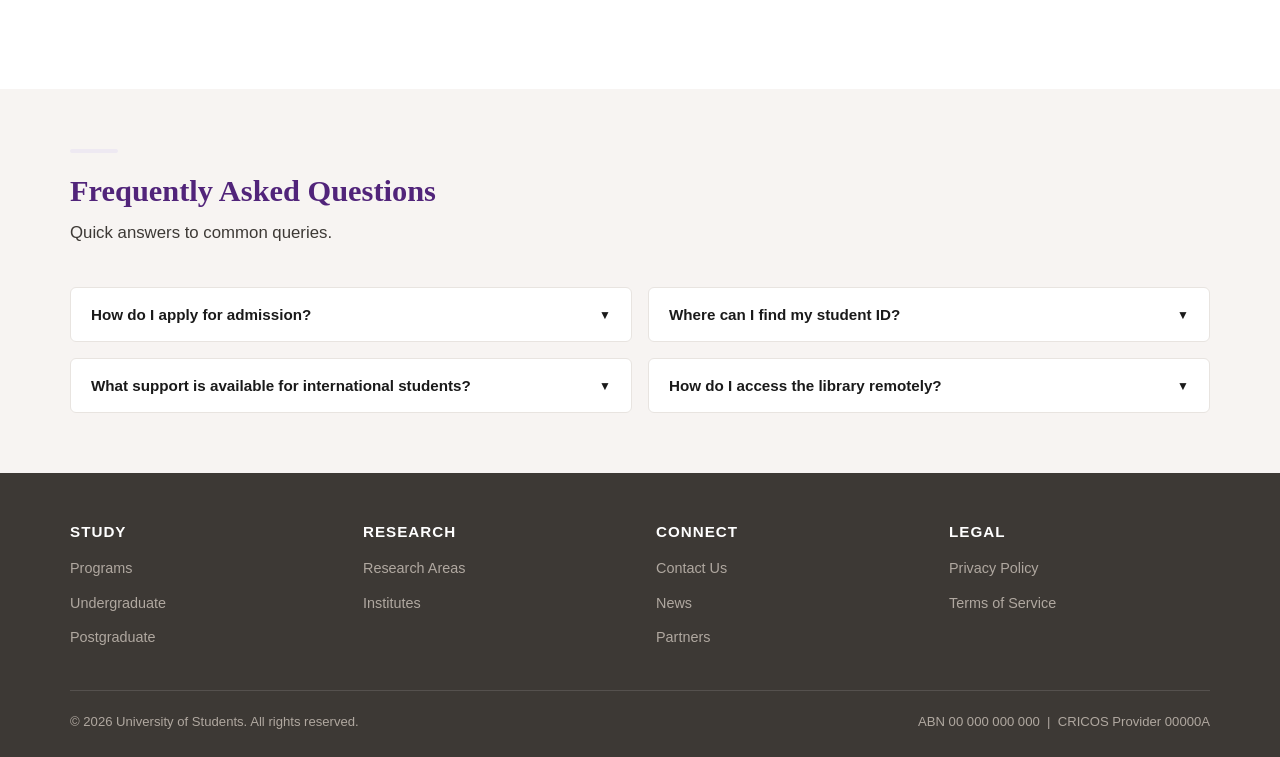
==== commit c896da15: "added new styles" ====
--- a/contact.html
+++ b/contact.html
@@ -4,7 +4,7 @@
     <meta charset="UTF-8">
     <meta name="viewport" content="width=device-width, initial-scale=1.0">
     <title>Contact Us — University of Students</title>
-    <link rel="stylesheet" href="styles/styles.css">
+    <link rel="stylesheet" href="styles/styles2.css">
     <style>
         .contact-grid {
             display: grid;
--- a/styles/styles2.css
+++ b/styles/styles2.css
@@ -0,0 +1,170 @@
+
+:root {
+    --purple-50: #eee9f2;
+    --purple-100: #dcd3e4;
+    --purple-150: #D7B8E8;
+    --purple-200: #b9a7ca;
+    --purple-300: #977caf;
+    --purple-400: #745095;
+    --purple-500: #51247a;
+    --purple-600: #4b2271;
+    --purple-650: #40205d;
+    --purple-700: #3a1f53;
+    --purple-800: #2f1d3f;
+    --purple-900: #231a2c;
+    --purple-light: #962a8b;
+    --purple-gradient: linear-gradient(90deg, var(--purple-500) 0%, 87%, var(--purple-light) 100%);
+    --white:         #FFFFFF;
+    --off-white:     #F7F4F2;
+    --grey-light:    #E8E4E0;
+    --grey-mid:      #B0A8A0;
+    --grey-dark:     #3D3935;
+    --text:          #1A1A1A;
+    --link:          #51247A;
+    --nav-height:    70px;
+    --font-heading:  Georgia, 'Times New Roman', serif;
+    --font-body:     'Segoe UI', Tahoma, Geneva, Verdana, sans-serif;
+    --transition:    0.3s ease;
+    --shadow:        0 2px 12px rgba(81,36,122,0.12);
+    --shadow-lg:     0 6px 30px rgba(81,36,122,0.18);
+}
+
+*, *::before, *::after { box-sizing: border-box; margin: 0; padding: 0; }
+html { scroll-behavior: smooth; }
+body { font-family: var(--font-body); font-size: 16px; line-height: 1.65; color: var(--text); background-color: var(--white); }
+h1, h2, h3, h4, h5 { font-family: var(--font-heading); line-height: 1.2; color: var(--purple-500); }
+a { color: var(--link); text-decoration: none; transition: color var(--transition); }
+a:hover { color: var(--purple-light); text-decoration: underline; }
+img { max-width: 100%; display: block; }
+ul { list-style: none; }
+
+/* ---- Navigation ---- */
+.navbar {
+    position: sticky;
+    top: 0;
+    z-index: 1000;
+    display: flex;
+    align-items: center;
+    justify-content: space-between;
+    padding: 0 40px;
+    height: var(--nav-height);
+    background-color: var(--purple-500);
+    box-shadow: 0 2px 8px rgba(0,0,0,0.25);
+}
+.nav-logo { font-family: var(--font-heading); font-size: 1.4rem; font-weight: bold; color: var(--white); cursor: pointer; }
+.nav-links { display: flex; gap: 4px; align-items: center; }
+.nav-links li a {
+    display: block;
+    padding: 8px 14px;
+    color: var(--white);
+    font-size: 0.92rem;
+    font-weight: 500;
+    border-radius: 4px;
+    transition: background var(--transition), color var(--transition);
+    text-decoration: none;
+}
+.nav-links li a:hover,
+.nav-links li a.active { background-color: rgba(255,255,255,0.15); color: var(--purple-50); }
+
+
+.page-hero {
+    background: linear-gradient(135deg, var(--purple-500) 60%, var(--purple-light) 100%);
+    color: var(--white);
+    padding: 70px 40px 60px;
+    position: relative;
+    overflow: hidden;
+}
+.page-hero::after {
+    content: '';
+    position: absolute;
+    bottom: -30px; right: -30px;
+    width: 220px; height: 220px;
+    border-radius: 50%;
+    background: rgba(255,255,255,0.05);
+    pointer-events: none;
+}
+.page-hero h1 { color: var(--white); font-size: 2.6rem; margin-bottom: 12px; }
+.page-hero p  { font-size: 1.15rem; opacity: 0.88; max-width: 600px; }
+
+
+.breadcrumb { background-color: var(--off-white); border-bottom: 1px solid var(--grey-light); padding: 10px 40px; font-size: 0.85rem; color: var(--grey-mid); }
+.breadcrumb a { color: var(--grey-mid); }
+.breadcrumb a:hover { color: var(--purple-500); }
+.breadcrumb span { margin: 0 6px; }
+
+
+.container { max-width: 1140px; margin: 0 auto; padding: 0 40px; }
+.section-title { font-size: 1.9rem; margin-bottom: 10px; color: var(--purple-500); }
+.section-subtitle { color: var(--grey-dark); font-size: 1.05rem; margin-bottom: 40px; }
+.gold-bar { width: 48px; height: 4px; background-color: var(--purple-50); margin-bottom: 20px; border-radius: 2px; }
+
+.btn {
+    display: inline-block;
+    padding: 12px 28px;
+    border-radius: 4px;
+    font-size: 0.95rem;
+    font-weight: 600;
+    cursor: pointer;
+    transition: background var(--transition), transform 0.1s ease, box-shadow var(--transition);
+    border: 2px solid transparent;
+    text-decoration: none;
+    font-family: var(--font-body);
+}
+.btn:hover { text-decoration: none; transform: translateY(-1px); box-shadow: var(--shadow); }
+.btn-primary { background-color: var(--purple-500); color: var(--white); border-color: var(--purple-500); }
+.btn-primary:hover { background-color: #3d1a5e; color: var(--white); }
+.btn-outline { background-color: transparent; color: var(--purple-500); border-color: var(--purple-500); }
+.btn-outline:hover { background-color: var(--purple-500); color: var(--white); }
+
+
+.site-footer { background-color: var(--grey-dark); color: var(--grey-light); padding: 50px 40px 24px; }
+.footer-container {
+    max-width: 1140px;
+    margin: 0 auto;
+    display: grid;
+    grid-template-columns: repeat(4, 1fr);
+    gap: 32px;
+    padding-bottom: 32px;
+    border-bottom: 1px solid rgba(255,255,255,0.12);
+}
+.footer-col h3 { color: var(--white); font-size: 0.95rem; font-family: var(--font-body); font-weight: 700; text-transform: uppercase; letter-spacing: 1px; margin-bottom: 14px; }
+.footer-col ul li { margin-bottom: 8px; }
+.footer-col ul li a { color: var(--grey-mid); font-size: 0.9rem; transition: color var(--transition); text-decoration: none; }
+.footer-col ul li a:hover { color: var(--purple-50); text-decoration: none; }
+.footer-bottom { max-width: 1140px; margin: 20px auto 0; display: flex; justify-content: space-between; align-items: center; font-size: 0.82rem; color: var(--grey-mid); flex-wrap: wrap; gap: 8px; }
+
+
+.reveal {
+    opacity: 0;
+    transform: translateY(38px);
+    transition: opacity 0.9s cubic-bezier(0.22, 1, 0.36, 1),
+                transform 0.9s cubic-bezier(0.22, 1, 0.36, 1);
+}
+
+
+.reveal.visible {
+    opacity: 1;
+    transform: translateY(0);
+}
+
+
+.reveal-delay-1 { transition-delay: 0.13s; }
+.reveal-delay-2 { transition-delay: 0.26s; }
+.reveal-delay-3 { transition-delay: 0.39s; }
+.reveal-delay-4 { transition-delay: 0.52s; }
+.reveal-delay-5 { transition-delay: 0.65s; }
+
+
+.hero-reveal {
+    opacity: 0;
+    transform: translateY(30px);
+    animation: heroFadeUp 1.1s cubic-bezier(0.22, 1, 0.36, 1) forwards;
+}
+.hero-reveal-delay-1 { animation-delay: 0.18s; }
+.hero-reveal-delay-2 { animation-delay: 0.36s; }
+.hero-reveal-delay-3 { animation-delay: 0.54s; }
+
+@keyframes heroFadeUp {
+    from { opacity: 0; transform: translateY(30px); }
+    to   { opacity: 1; transform: translateY(0); }
+}
